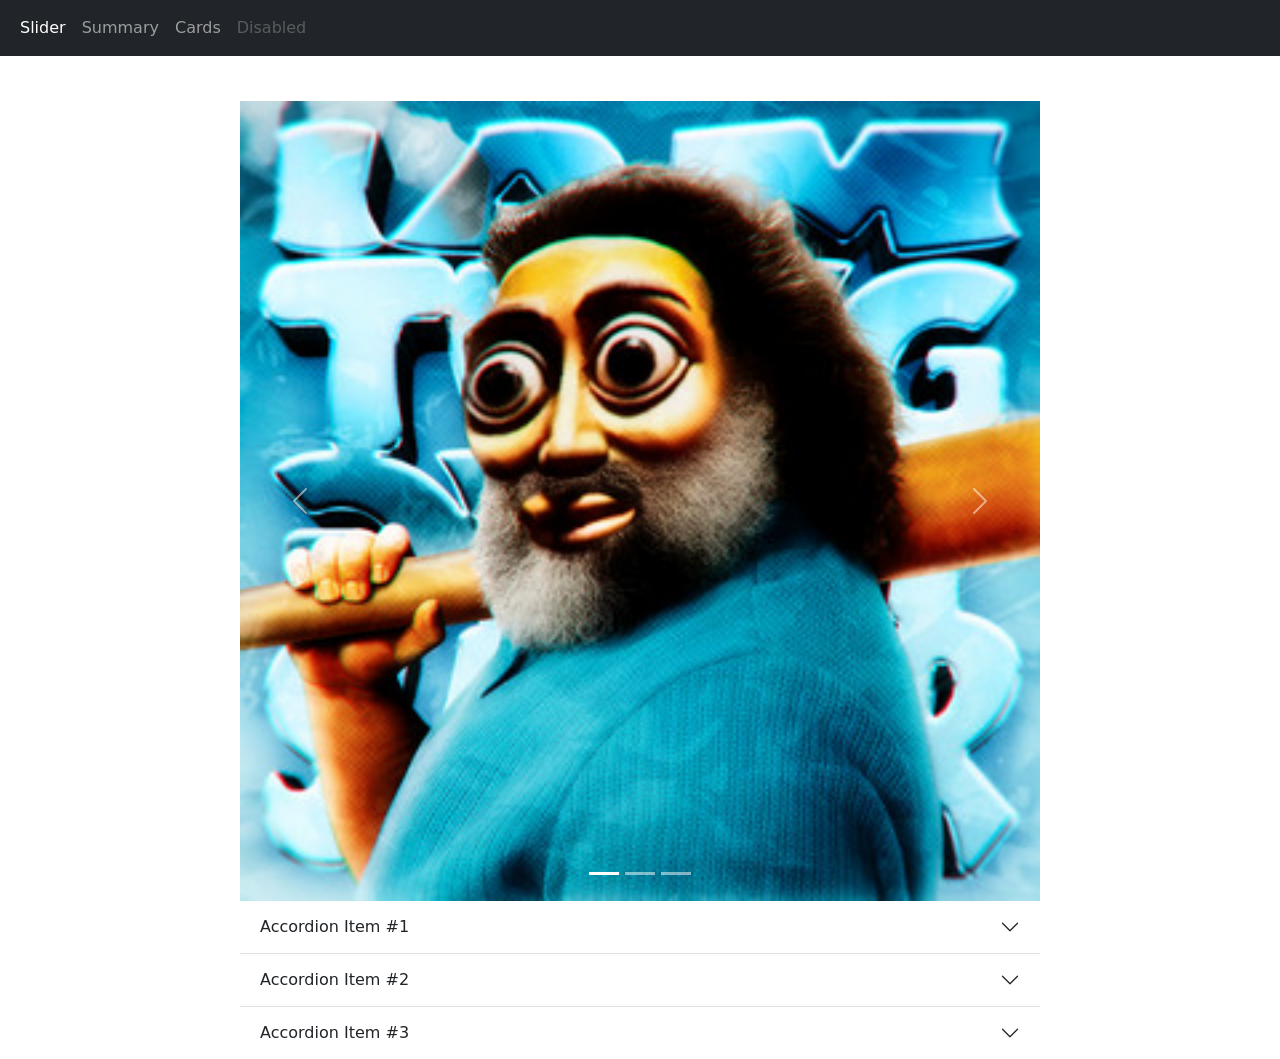
==== lp_bs/index.html @ ebd720c8 "Add files via upload" ====
<!DOCTYPE html>
<html lang="en">
<head>
    <meta charset="UTF-8">
    <meta name="viewport" content="width=device-width, initial-scale=1.0">
    <link href="https://cdn.jsdelivr.net/npm/bootstrap@5.0.2/dist/css/bootstrap.min.css" rel="stylesheet" integrity="sha384-EVSTQN3/azprG1Anm3QDgpJLIm9Nao0Yz1ztcQTwFspd3yD65VohhpuuCOmLASjC" crossorigin="anonymous">
    <script src="https://cdn.jsdelivr.net/npm/bootstrap@5.0.2/dist/js/bootstrap.bundle.min.js" integrity="sha384-MrcW6ZMFYlzcLA8Nl+NtUVF0sA7MsXsP1UyJoMp4YLEuNSfAP+JcXn/tWtIaxVXM" crossorigin="anonymous"></script>
    <title>LP_BS</title>
    <link rel="stylesheet" href="style.css">
</head>
<body>
    <nav class="navbar navbar-expand-lg navbar-dark bg-dark">
        <div class="container-fluid">
        <div class="collapse navbar-collapse" id="navbarNavAltMarkup">
            <div class="navbar-nav">
                <a class="nav-link active" aria-current="page" href="#">Slider</a>
                <a class="nav-link" href="#">Summary</a>
                <a class="nav-link" href="#">Cards</a>
                <a class="nav-link disabled" href="#" tabindex="-1" aria-disabled="true">Disabled</a>
            </div>
        </div>
        </div>
</nav>

<section id="s1">
    <div id="carouselExampleIndicators" class="carousel slide" data-bs-ride="carousel">
  <div class="carousel-indicators">
    <button type="button" data-bs-target="#carouselExampleIndicators" data-bs-slide-to="0" class="active" aria-current="true" aria-label="Slide 1"></button>
    <button type="button" data-bs-target="#carouselExampleIndicators" data-bs-slide-to="1" aria-label="Slide 2"></button>
    <button type="button" data-bs-target="#carouselExampleIndicators" data-bs-slide-to="2" aria-label="Slide 3"></button>
  </div>
  <div class="carousel-inner">
    <div class="carousel-item active">
      <img src="./img/sahur.jpg" class="d-block w-100" alt="...">
    </div>
    <div class="carousel-item">
      <img src="./img/unnamed.png" class="d-block w-100" alt="...">
    </div>
    <div class="carousel-item">
      <img src="./img/unnamed (1).png" class="d-block w-100" alt="...">
    </div>
  </div>
  <button class="carousel-control-prev" type="button" data-bs-target="#carouselExampleIndicators" data-bs-slide="prev">
    <span class="carousel-control-prev-icon" aria-hidden="true"></span>
    <span class="visually-hidden">Previous</span>
  </button>
  <button class="carousel-control-next" type="button" data-bs-target="#carouselExampleIndicators" data-bs-slide="next">
    <span class="carousel-control-next-icon" aria-hidden="true"></span>
    <span class="visually-hidden">Next</span>
  </button>
</div>
</section>

<section id="s2">
    <div class="accordion accordion-flush" id="accordionFlushExample">
  <div class="accordion-item">
    <h2 class="accordion-header" id="flush-headingOne">
      <button class="accordion-button collapsed" type="button" data-bs-toggle="collapse" data-bs-target="#flush-collapseOne" aria-expanded="false" aria-controls="flush-collapseOne">
        Accordion Item #1
      </button>
    </h2>
    <div id="flush-collapseOne" class="accordion-collapse collapse" aria-labelledby="flush-headingOne" data-bs-parent="#accordionFlushExample">
      <div class="accordion-body">Placeholder content for this accordion, which is intended to demonstrate the <code>.accordion-flush</code> class. This is the first item's accordion body.</div>
    </div>
  </div>
  <div class="accordion-item">
    <h2 class="accordion-header" id="flush-headingTwo">
      <button class="accordion-button collapsed" type="button" data-bs-toggle="collapse" data-bs-target="#flush-collapseTwo" aria-expanded="false" aria-controls="flush-collapseTwo">
        Accordion Item #2
      </button>
    </h2>
    <div id="flush-collapseTwo" class="accordion-collapse collapse" aria-labelledby="flush-headingTwo" data-bs-parent="#accordionFlushExample">
      <div class="accordion-body">Placeholder content for this accordion, which is intended to demonstrate the <code>.accordion-flush</code> class. This is the second item's accordion body. Let's imagine this being filled with some actual content.</div>
    </div>
  </div>
  <div class="accordion-item">
    <h2 class="accordion-header" id="flush-headingThree">
      <button class="accordion-button collapsed" type="button" data-bs-toggle="collapse" data-bs-target="#flush-collapseThree" aria-expanded="false" aria-controls="flush-collapseThree">
        Accordion Item #3
      </button>
    </h2>
    <div id="flush-collapseThree" class="accordion-collapse collapse" aria-labelledby="flush-headingThree" data-bs-parent="#accordionFlushExample">
      <div class="accordion-body">Placeholder content for this accordion, which is intended to demonstrate the <code>.accordion-flush</code> class. This is the third item's accordion body. Nothing more exciting happening here in terms of content, but just filling up the space to make it look, at least at first glance, a bit more representative of how this would look in a real-world application.</div>
    </div>
  </div>
</div>
</section>
</body>
</html>
---- lp_bs/style.css ----
* {
    margin: 0;
    padding: 0;
    box-sizing: border-box;
}

body {
    display: flex;
    align-items: center;
    justify-content: center;
    flex-direction: column;
}

.accordion {
width: 800px;
}

.navbar {
    width: 100%;
}

.carousel-item {
    width: 800px;
}

#s1 {
    margin-top: 5vh;
}

@media (width <= 1000px){
    #s1 {
        margin-top: 0;
    }

    .carousel-item {
        width: 100vw;
    }
}
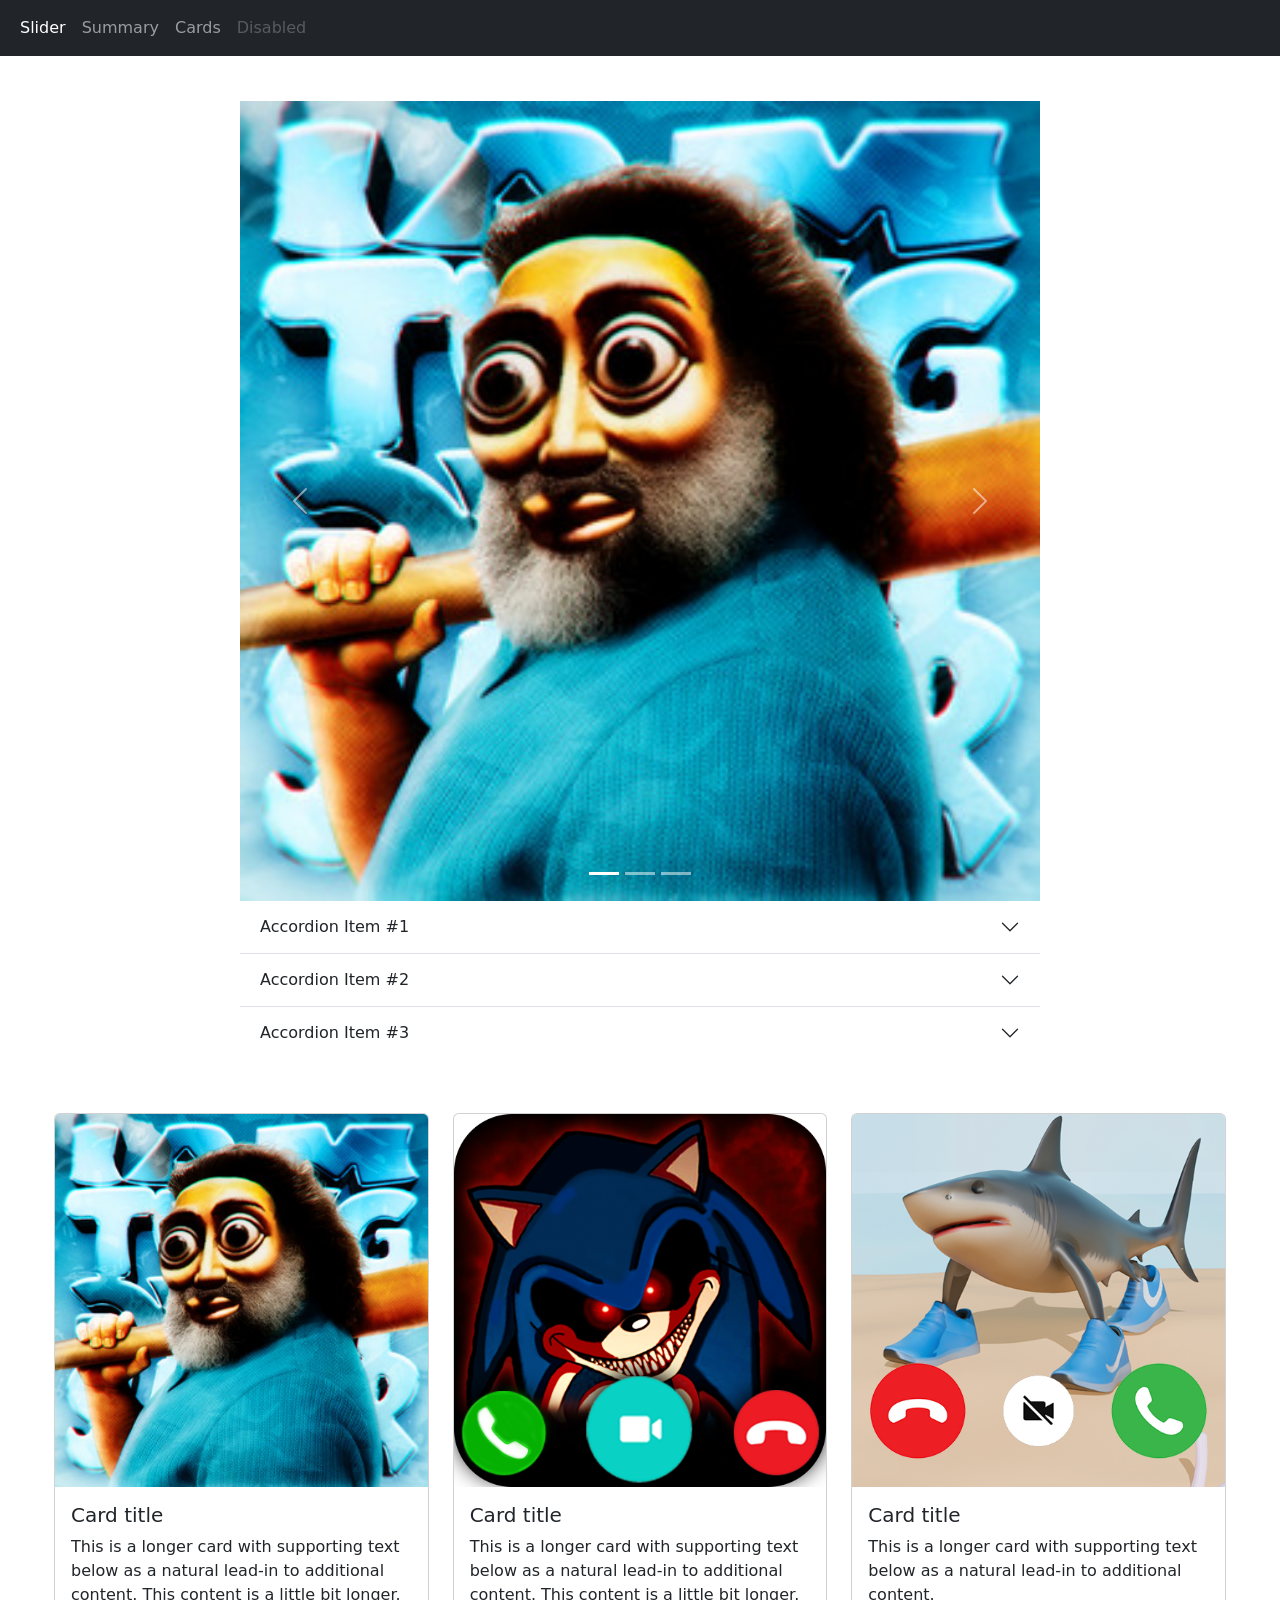
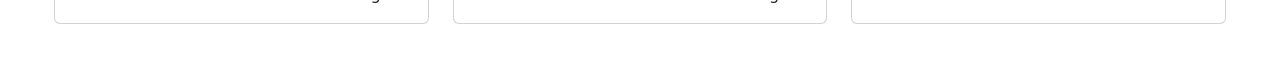
==== commit eef4c744: "Add files via upload" ====
--- a/lp_bs/index.html
+++ b/lp_bs/index.html
@@ -5,7 +5,7 @@
     <meta name="viewport" content="width=device-width, initial-scale=1.0">
     <link href="https://cdn.jsdelivr.net/npm/bootstrap@5.0.2/dist/css/bootstrap.min.css" rel="stylesheet" integrity="sha384-EVSTQN3/azprG1Anm3QDgpJLIm9Nao0Yz1ztcQTwFspd3yD65VohhpuuCOmLASjC" crossorigin="anonymous">
     <script src="https://cdn.jsdelivr.net/npm/bootstrap@5.0.2/dist/js/bootstrap.bundle.min.js" integrity="sha384-MrcW6ZMFYlzcLA8Nl+NtUVF0sA7MsXsP1UyJoMp4YLEuNSfAP+JcXn/tWtIaxVXM" crossorigin="anonymous"></script>
-    <title>LP_BS</title>
+    <title>LP_Bootstrap</title>
     <link rel="stylesheet" href="style.css">
 </head>
 <body>
@@ -85,5 +85,37 @@
   </div>
 </div>
 </section>
+
+<section id="s3">
+  <div class="row row-cols-1 row-cols-md-3 g-4">
+  <div class="col">
+    <div class="card">
+      <img src="./img/sahur.jpg" class="card-img-top" alt="...">
+      <div class="card-body">
+        <h5 class="card-title">Card title</h5>
+        <p class="card-text">This is a longer card with supporting text below as a natural lead-in to additional content. This content is a little bit longer.</p>
+      </div>
+    </div>
+  </div>
+  <div class="col">
+    <div class="card">
+      <img src="./img/unnamed (1).png" class="card-img-top" alt="...">
+      <div class="card-body">
+        <h5 class="card-title">Card title</h5>
+        <p class="card-text">This is a longer card with supporting text below as a natural lead-in to additional content. This content is a little bit longer.</p>
+      </div>
+    </div>
+  </div>
+  <div class="col">
+    <div class="card">
+      <img src="./img/unnamed.png" class="card-img-top" alt="...">
+      <div class="card-body">
+        <h5 class="card-title">Card title</h5>
+        <p class="card-text">This is a longer card with supporting text below as a natural lead-in to additional content.</p>
+      </div>
+    </div>
+  </div>
+</div>
+</section>
 </body>
 </html>
--- a/lp_bs/style.css
+++ b/lp_bs/style.css
@@ -11,7 +11,7 @@
     flex-direction: column;
 }
 
-.accordion {
+.carousel, .accordion {
 width: 800px;
 }
 
@@ -19,16 +19,18 @@
     width: 100%;
 }
 
-.carousel-item {
-    width: 800px;
-}
-
 #s1 {
     margin-top: 5vh;
 }
 
+#s3 {
+    padding: 6vh;
+}
+
 @media (width <= 1000px){
-    #s1 {
+    #s1 
+    #s2
+    #s3 {
         margin-top: 0;
     }
 
